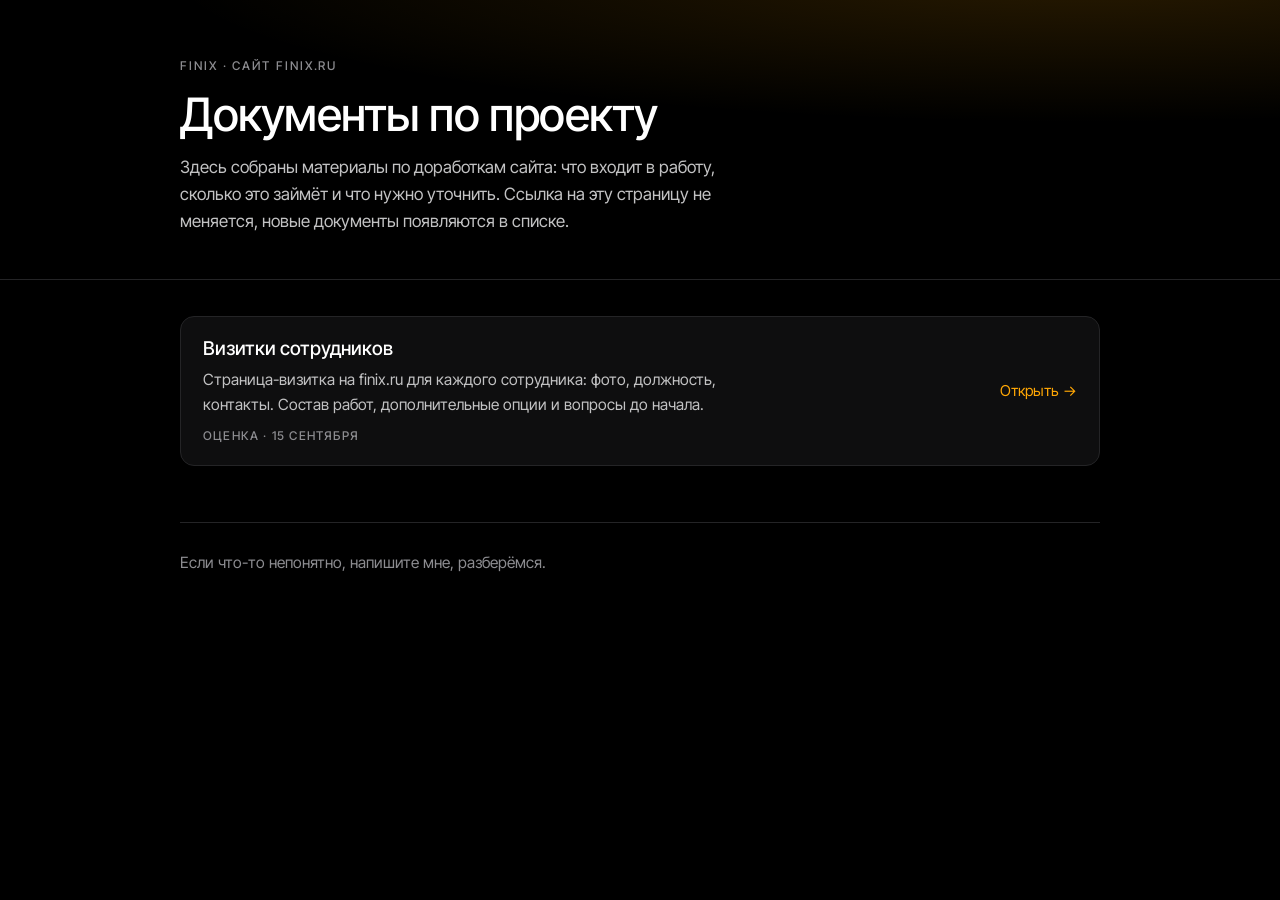
==== index.html @ e8da1594 "docs: визитки сотрудников" ====
<!doctype html>
<html lang="ru">
<head>
<meta charset="utf-8">
<meta name="viewport" content="width=device-width, initial-scale=1">
<title>FINIX — документы по проекту</title>
<meta name="description" content="Материалы по сайту FINIX: состав работ, оценки и вопросы.">
<meta name="robots" content="noindex, nofollow">
<meta name="theme-color" content="#000000">
<meta property="og:title" content="FINIX — документы по проекту">
<meta property="og:description" content="Материалы по сайту FINIX: состав работ, оценки и вопросы.">
<meta property="og:type" content="website">
<meta property="og:locale" content="ru_RU">
<link rel="preconnect" href="https://fonts.googleapis.com">
<link rel="preconnect" href="https://fonts.gstatic.com" crossorigin>
<link rel="stylesheet" href="https://fonts.googleapis.com/css2?family=Inter+Tight:wght@400;500&display=swap">
<link rel="stylesheet" href="assets/style.css">
</head>
<body>

<header class="masthead">
  <div class="wrap">
    <div class="eyebrow">FINIX · сайт finix.ru</div>
    <h1>Документы по проекту</h1>
    <p>Здесь собраны материалы по доработкам сайта: что входит в работу, сколько это
       займёт и что нужно уточнить. Ссылка на эту страницу не меняется, новые документы
       появляются в списке.</p>
  </div>
</header>

<div class="wrap">
  <ul class="doc-list">
    <li class="doc-item">
      <a href="vizitki/">
        <span class="doc-name">Визитки сотрудников</span>
        <span class="doc-descr">Страница-визитка на finix.ru для каждого сотрудника: фото, должность,
          контакты. Состав работ, дополнительные опции и вопросы до начала.</span>
        <span class="doc-meta">Оценка · 15 сентября</span>
        <span class="doc-go">Открыть →</span>
      </a>
    </li>
  </ul>

  <footer class="foot">
    <p>Если что-то непонятно, напишите мне, разберёмся.</p>
  </footer>
</div>

</body>
</html>
---- assets/style.css ----
:root{
  --bg:#000000;
  --surface:#0e0e0f;
  --surface-2:#161618;
  --line:#242426;
  --line-strong:#3a3a3d;
  --ink:#ffffff;
  --ink-soft:#c2c2c3;
  --ink-faint:#8c8c90;
  --accent:#ffa705;
  --accent-hover:#e46622;
  --radius:14px;
  --radius-sm:8px;
  color-scheme:dark;
}

*{box-sizing:border-box}
html{-webkit-text-size-adjust:100%}
body{
  margin:0;
  background:var(--bg);
  color:var(--ink);
  font-family:"Inter Tight","Helvetica Neue",Arial,sans-serif;
  font-size:17px;
  line-height:1.6;
  -webkit-font-smoothing:antialiased;
}
h1,h2,h3{font-weight:500;text-wrap:balance;margin:0}
a{color:var(--accent);text-underline-offset:3px}
a:hover{color:var(--accent-hover)}
a:focus-visible{outline:2px solid var(--accent);outline-offset:3px;border-radius:4px}

.wrap{width:min(920px,100% - 40px);margin-inline:auto}

/* ---------- шапка ---------- */
.masthead{
  padding:56px 0 44px;
  background:radial-gradient(120% 90% at 85% -10%,rgba(255,167,5,.16),transparent 60%);
  border-bottom:1px solid var(--line);
}
.masthead .wrap{display:flex;flex-direction:column;gap:14px}
.eyebrow{
  font-size:12px;font-weight:500;letter-spacing:.16em;text-transform:uppercase;
  color:var(--ink-faint);
}
.masthead h1{font-size:clamp(30px,5vw,46px);line-height:1.1;letter-spacing:-.01em;max-width:20ch}
.masthead p{margin:0;max-width:58ch;color:var(--ink-soft);font-size:17px}
.backlink{font-size:14px;color:var(--ink-faint);text-decoration:none;width:fit-content}
.backlink:hover{color:var(--ink)}

/* ---------- сводка ---------- */
.summary{
  display:grid;grid-template-columns:repeat(3,minmax(0,1fr));gap:12px;
  margin:36px 0 0;
}
.tile{
  background:var(--surface);border:1px solid var(--line);border-radius:var(--radius);
  padding:18px 20px;display:flex;flex-direction:column;gap:4px;
}
.tile span{font-size:14px;color:var(--ink-soft)}
.tile b{font-size:28px;font-weight:500;font-variant-numeric:tabular-nums;letter-spacing:-.01em}
.tile.accent{border-color:rgba(255,167,5,.45)}
.tile.accent b{color:var(--accent)}
@media (max-width:640px){.summary{grid-template-columns:minmax(0,1fr)}}

/* ---------- части ---------- */
.part{margin-top:56px}
.part-head{margin-bottom:22px}
.part-head h2{font-size:clamp(22px,3vw,28px);line-height:1.2}
.part-head .lead{margin:10px 0 0;color:var(--ink-soft);max-width:62ch}

/* ---------- таблица работ ---------- */
.est{
  width:100%;border-collapse:separate;border-spacing:0;
  background:var(--surface);border:1px solid var(--line);border-radius:var(--radius);
  overflow:hidden;
}
.est th{
  text-align:left;font-size:12px;font-weight:500;letter-spacing:.12em;text-transform:uppercase;
  color:var(--ink-faint);padding:14px 22px;border-bottom:1px solid var(--line);
}
.est td{padding:18px 22px;border-bottom:1px solid var(--line);vertical-align:top}
.est tbody tr:last-child td{border-bottom:none}
.est th:last-child,.est td:last-child{
  text-align:right;white-space:nowrap;font-variant-numeric:tabular-nums;width:1%;
}
.est .t{display:block;font-weight:500;font-size:17.5px;line-height:1.35;margin-bottom:6px}
.est .d{display:block;color:var(--ink-soft);font-size:15.5px;max-width:62ch}
.est .h{font-size:17.5px;font-weight:500}
.est tfoot td{
  background:var(--surface-2);border-top:1px solid var(--line-strong);border-bottom:none;
  font-weight:500;font-size:17.5px;
}
.est tfoot td:last-child{color:var(--accent)}
@media (max-width:560px){
  .est th,.est td{padding-inline:16px}
}

/* ---------- вопросы ---------- */
.questions{list-style:none;margin:0;padding:0;counter-reset:q;display:flex;flex-direction:column;gap:12px}
.questions > li{
  counter-increment:q;
  background:var(--surface);border:1px solid var(--line);border-radius:var(--radius);
  padding:18px 22px;display:grid;grid-template-columns:auto minmax(0,1fr);gap:4px 16px;
}
.questions > li::before{
  content:counter(q);grid-row:1 / span 2;
  width:30px;height:30px;border-radius:50%;
  border:1px solid var(--accent);color:var(--accent);
  display:flex;align-items:center;justify-content:center;
  font-size:14px;font-weight:500;font-variant-numeric:tabular-nums;
}
.questions .t{font-weight:500;font-size:17.5px;line-height:1.4;align-self:center}
.questions .d{color:var(--ink-soft);font-size:15.5px;max-width:62ch}
.questions .d p{margin:0}
.questions .d p + p,.questions .d ul + p{margin-top:8px}
.questions .d ul{margin:8px 0 0;padding-left:20px;display:flex;flex-direction:column;gap:4px}
.mono{
  font-family:ui-monospace,SFMono-Regular,Menlo,monospace;font-size:.92em;
  background:var(--surface-2);border:1px solid var(--line);padding:1px 6px;border-radius:6px;
  color:var(--ink);white-space:nowrap;
}

/* ---------- список документов ---------- */
.doc-list{list-style:none;margin:36px 0 0;padding:0;display:flex;flex-direction:column;gap:12px}
.doc-item{
  background:var(--surface);border:1px solid var(--line);border-radius:var(--radius);
  transition:border-color .15s ease;
}
.doc-item:hover{border-color:var(--line-strong)}
.doc-item a{
  display:grid;grid-template-columns:minmax(0,1fr) auto;gap:6px 18px;
  padding:20px 22px;text-decoration:none;color:inherit;align-items:center;
}
.doc-name{font-size:19px;font-weight:500;line-height:1.3}
.doc-descr{grid-column:1;color:var(--ink-soft);font-size:15.5px;max-width:60ch}
.doc-meta{
  grid-column:1;font-size:12px;font-weight:500;letter-spacing:.1em;
  text-transform:uppercase;color:var(--ink-faint);margin-top:2px;
}
.doc-go{grid-row:1 / span 3;grid-column:2;color:var(--accent);font-size:15px;white-space:nowrap}
@media (max-width:560px){
  .doc-item a{grid-template-columns:minmax(0,1fr)}
  .doc-go{grid-row:auto;grid-column:1}
}

/* ---------- подвал ---------- */
.foot{margin-top:56px;border-top:1px solid var(--line);padding:28px 0 64px;color:var(--ink-faint);font-size:15.5px}
.foot p{margin:0 0 6px;max-width:62ch}

@media print{
  :root{--bg:#fff;--surface:#fff;--surface-2:#f4f4f4;--line:#ddd;--line-strong:#bbb;--ink:#000;--ink-soft:#333;--ink-faint:#666;--accent:#b36b00}
  .masthead{background:none}
  .est,.questions li,.tile{break-inside:avoid}
}
@media (prefers-reduced-motion: reduce){
  *{transition:none!important}
}
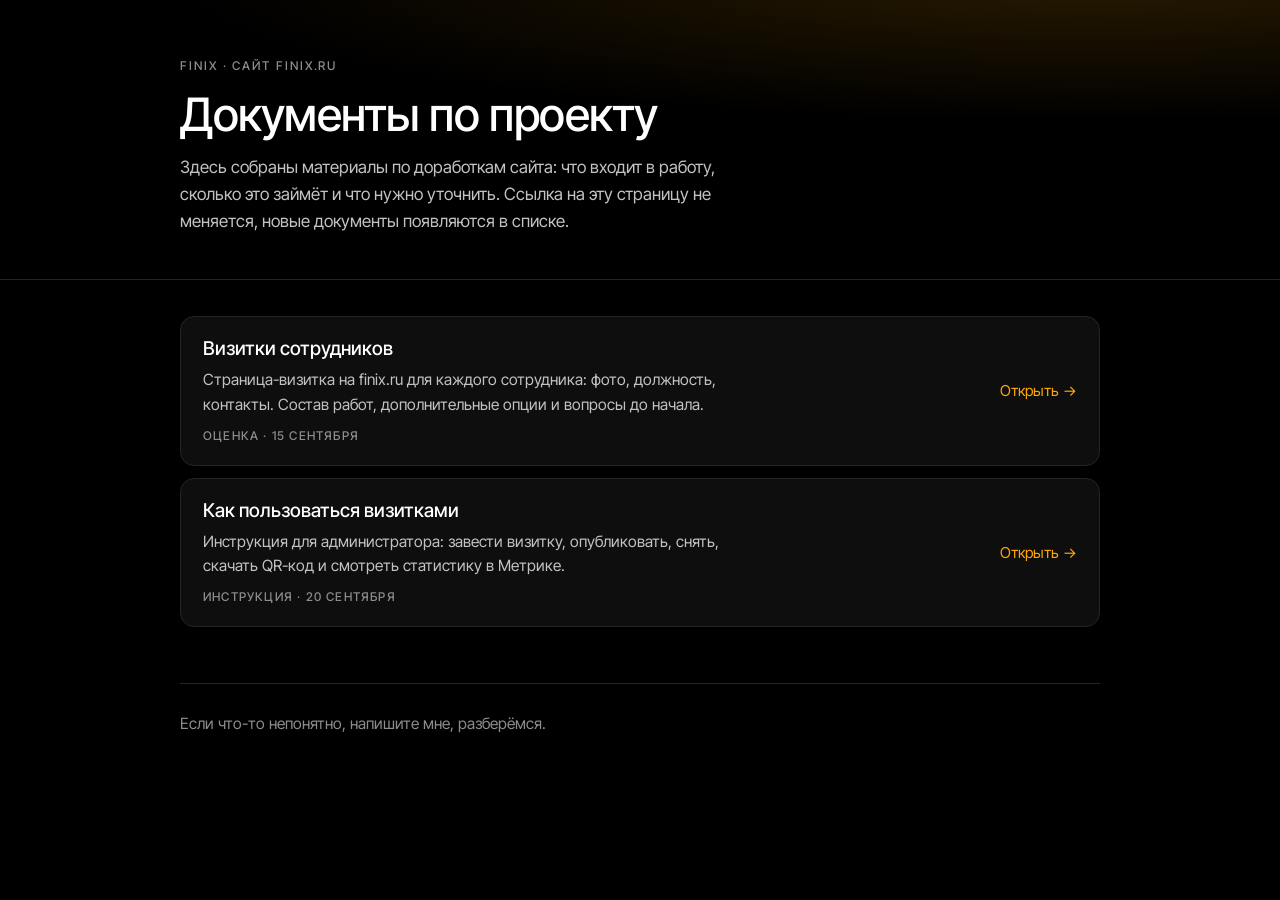
==== commit 5f8cb8bd: "docs: инструкция по визиткам для администратора" ====
--- a/index.html
+++ b/index.html
@@ -39,6 +39,15 @@
         <span class="doc-go">Открыть →</span>
       </a>
     </li>
+    <li class="doc-item">
+      <a href="vizitki-instrukciya/">
+        <span class="doc-name">Как пользоваться визитками</span>
+        <span class="doc-descr">Инструкция для администратора: завести визитку, опубликовать,
+          снять, скачать QR-код и смотреть статистику в Метрике.</span>
+        <span class="doc-meta">Инструкция · 20 сентября</span>
+        <span class="doc-go">Открыть →</span>
+      </a>
+    </li>
   </ul>
 
   <footer class="foot">
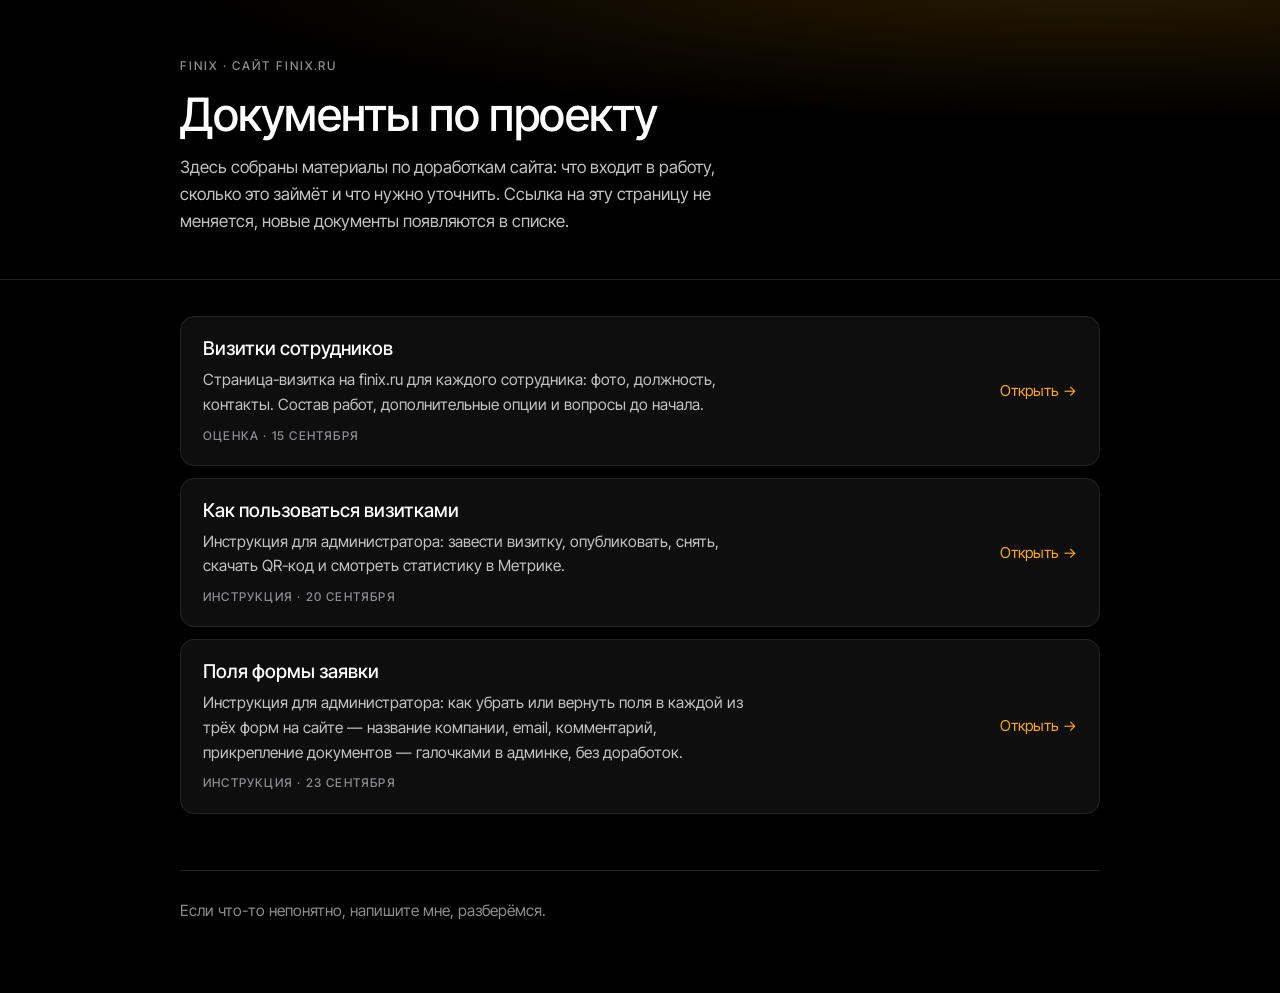
==== commit 23c3d9d3: "docs: инструкция по настройке полей формы заявки" ====
--- a/index.html
+++ b/index.html
@@ -48,6 +48,16 @@
         <span class="doc-go">Открыть →</span>
       </a>
     </li>
+    <li class="doc-item">
+      <a href="formy-instrukciya/">
+        <span class="doc-name">Поля формы заявки</span>
+        <span class="doc-descr">Инструкция для администратора: как убрать или вернуть поля
+          в каждой из трёх форм на сайте — название компании, email, комментарий, прикрепление
+          документов — галочками в админке, без доработок.</span>
+        <span class="doc-meta">Инструкция · 23 сентября</span>
+        <span class="doc-go">Открыть →</span>
+      </a>
+    </li>
   </ul>
 
   <footer class="foot">
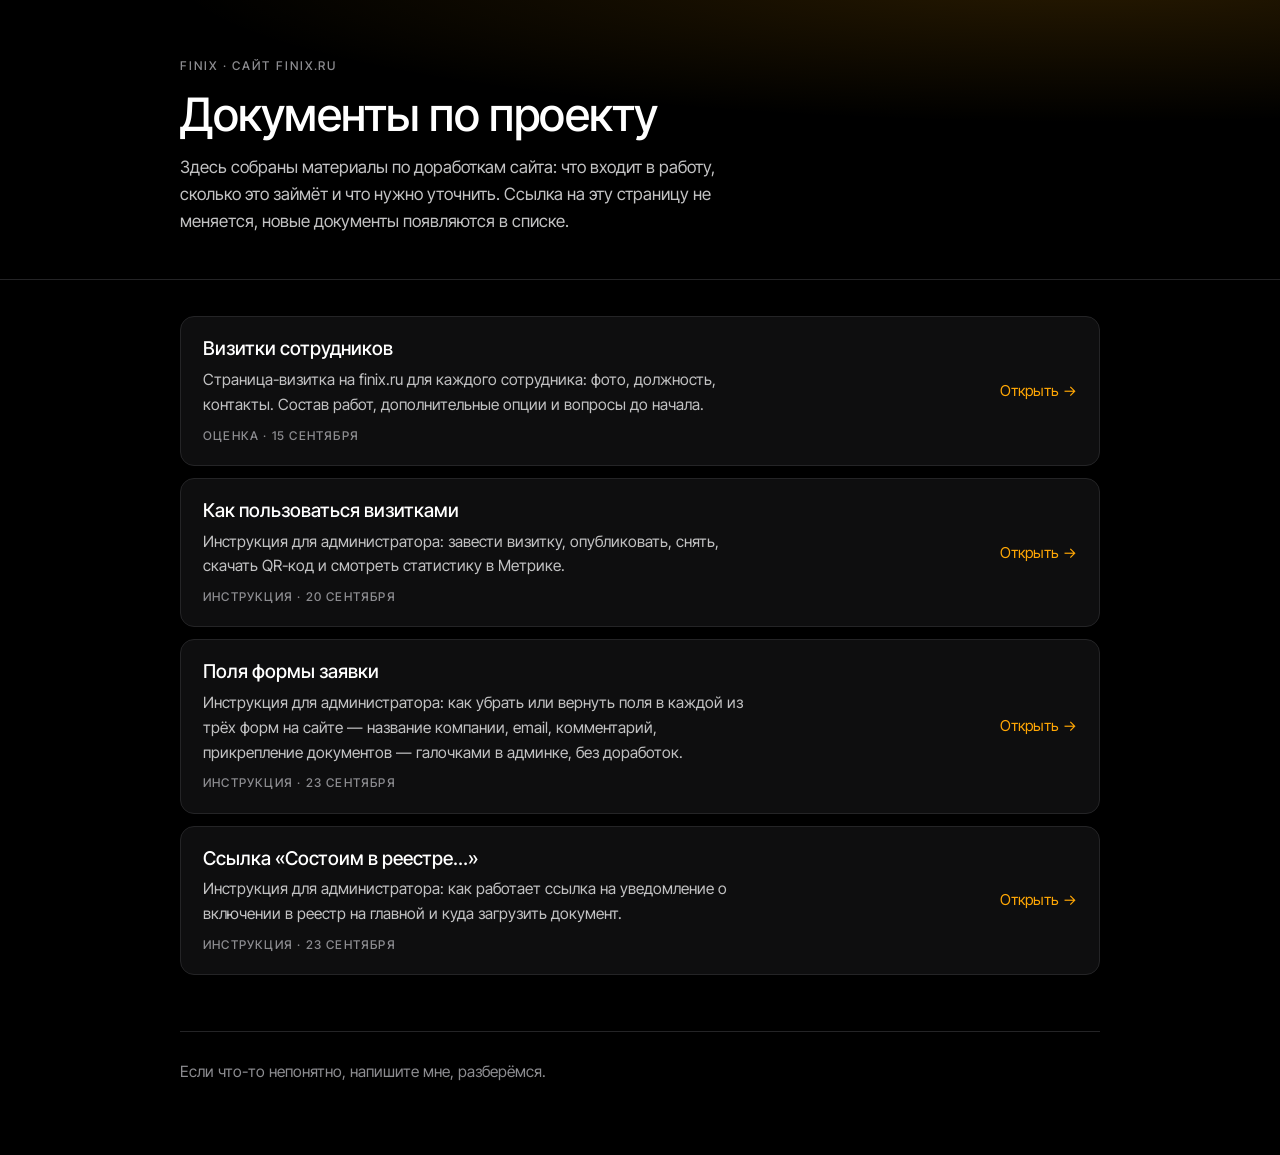
==== commit c9cad29d: "docs: инструкция по ссылке «Состоим в реестре…»" ====
--- a/index.html
+++ b/index.html
@@ -58,6 +58,15 @@
         <span class="doc-go">Открыть →</span>
       </a>
     </li>
+    <li class="doc-item">
+      <a href="notice-instrukciya/">
+        <span class="doc-name">Ссылка «Состоим в реестре…»</span>
+        <span class="doc-descr">Инструкция для администратора: как работает ссылка на уведомление
+          о включении в реестр на главной и куда загрузить документ.</span>
+        <span class="doc-meta">Инструкция · 23 сентября</span>
+        <span class="doc-go">Открыть →</span>
+      </a>
+    </li>
   </ul>
 
   <footer class="foot">
